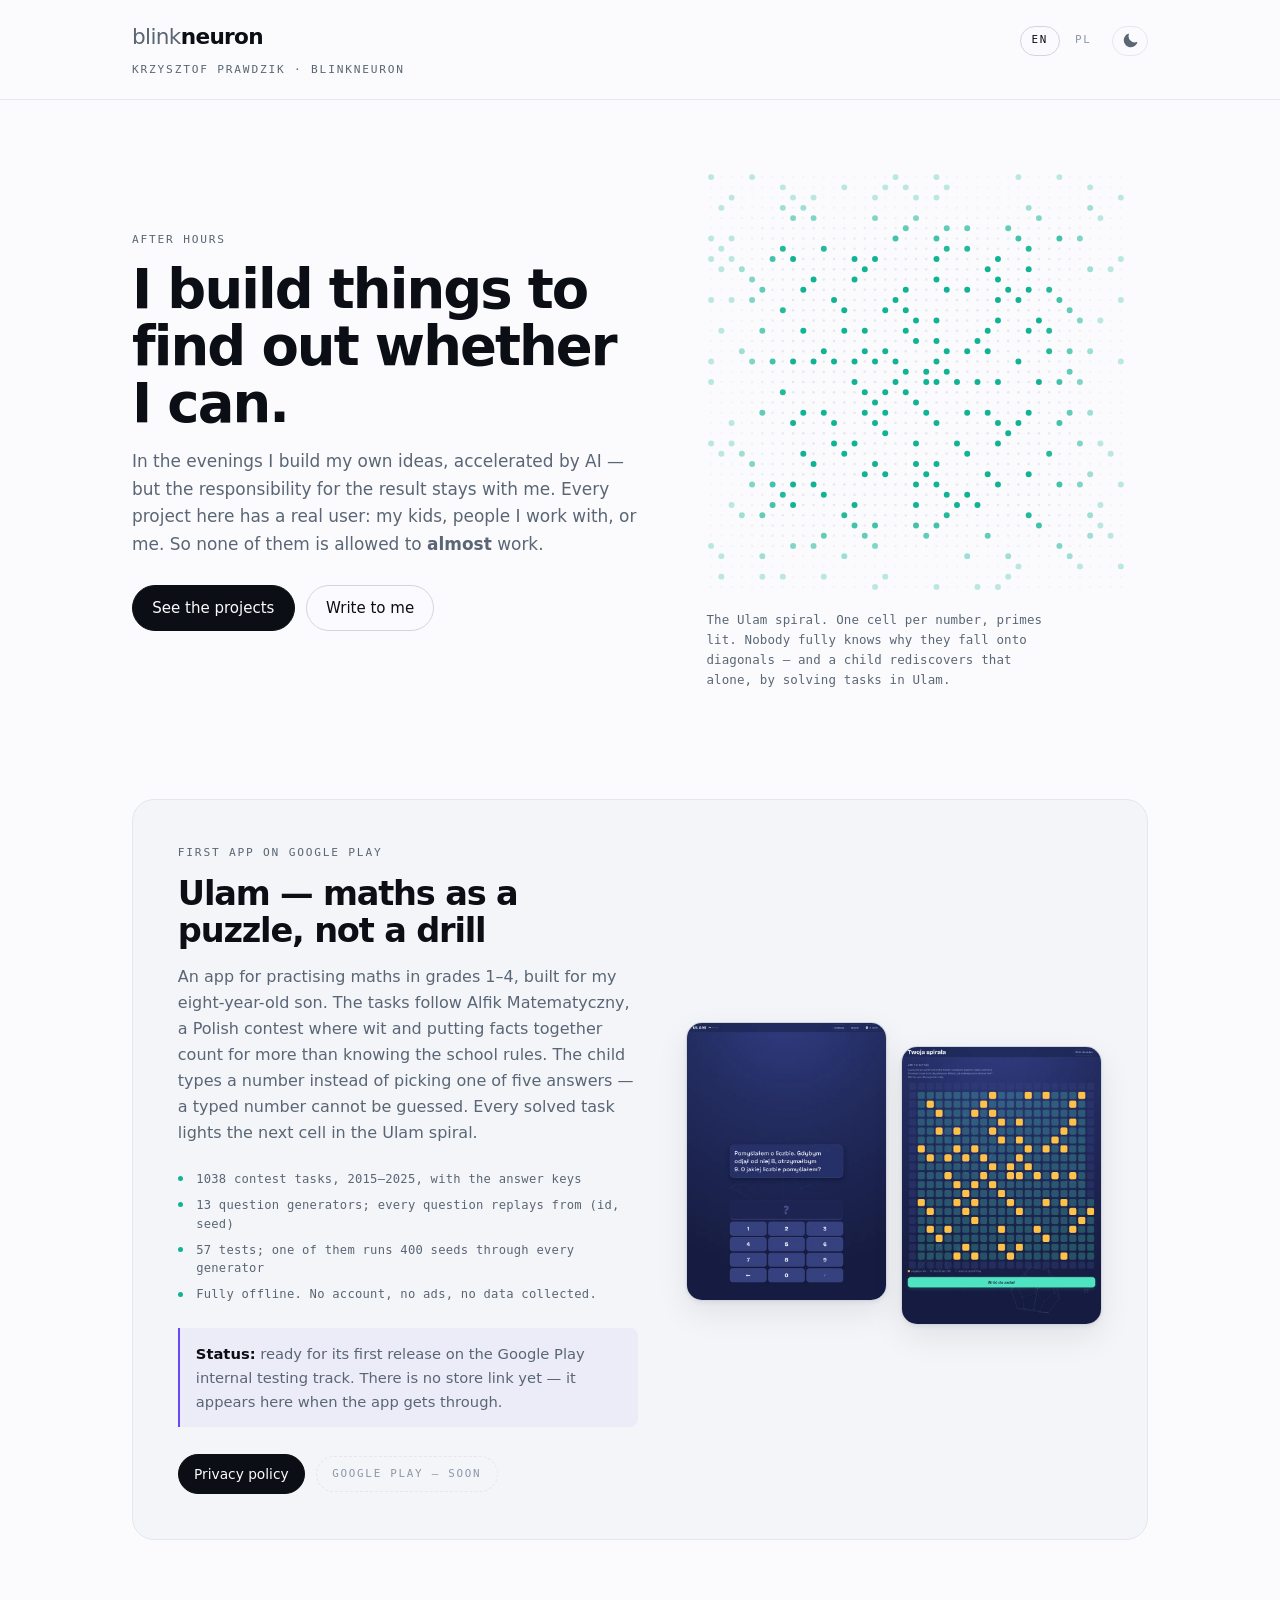
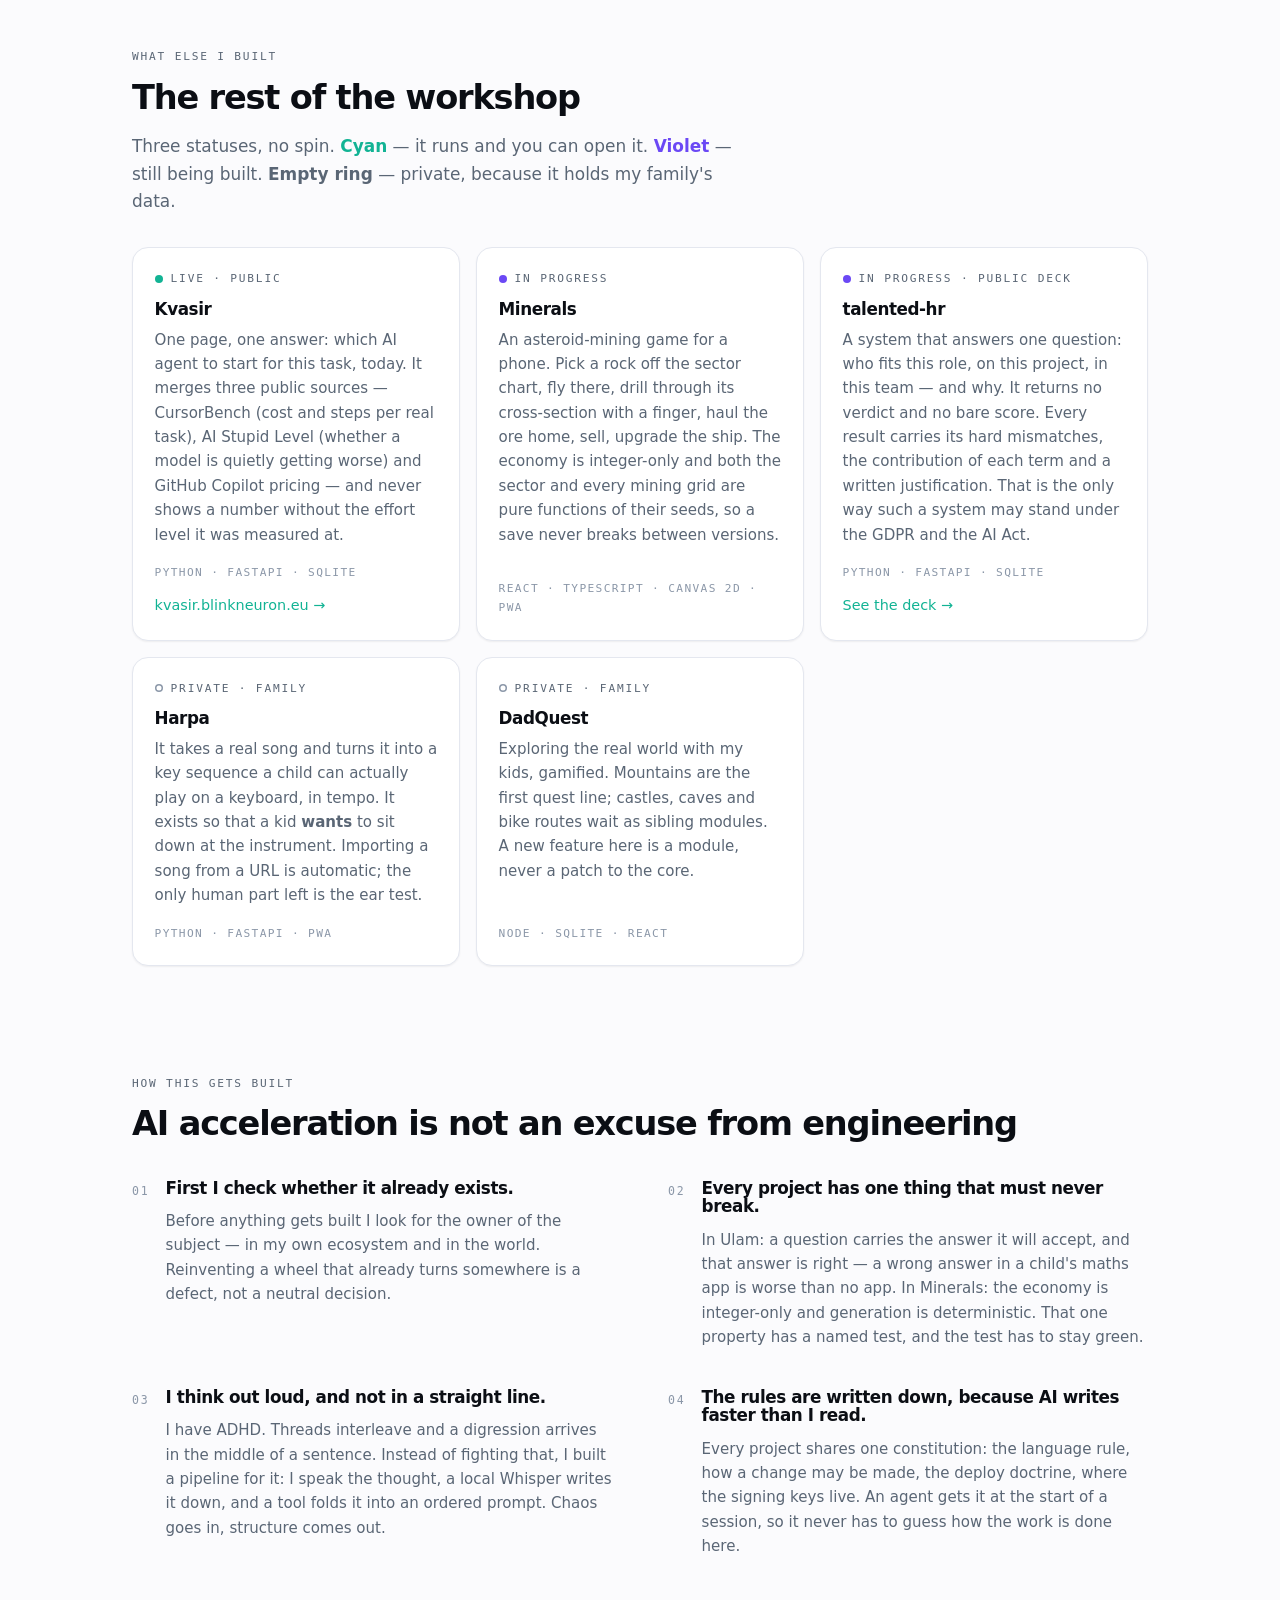
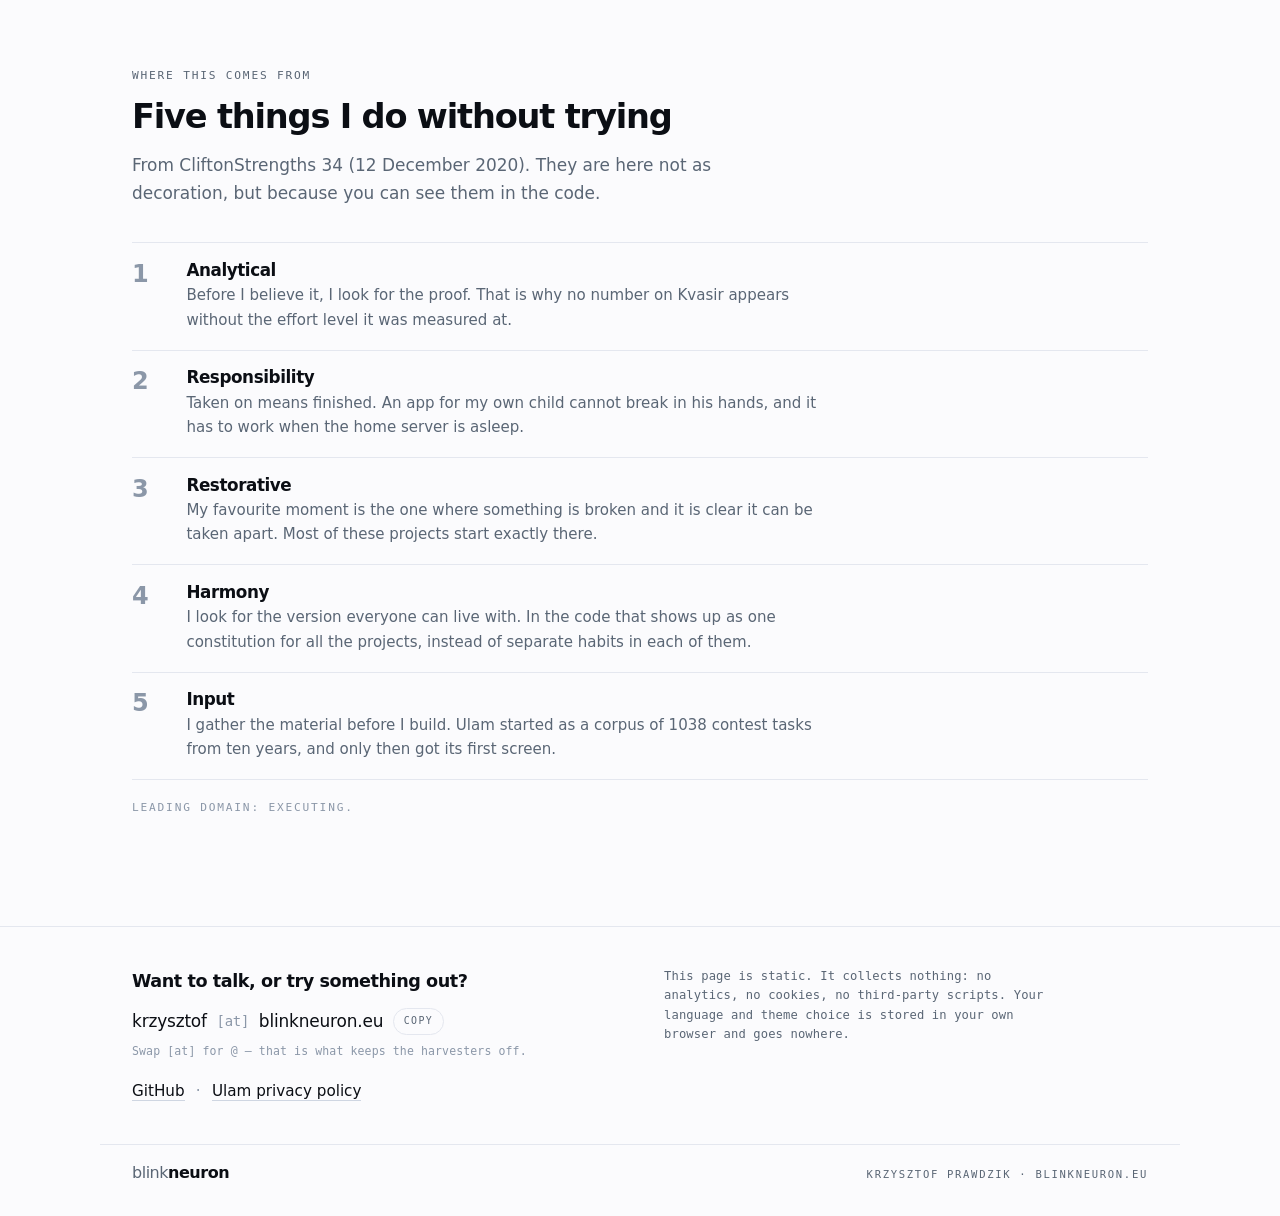
==== index.html @ 1aad436b "Landing page for blinkneuron.eu One static page that shows the after-hours projects, plus the public" ====
<!doctype html>
<html lang="en">
<head>
<meta charset="utf-8">
<meta name="viewport" content="width=device-width, initial-scale=1">
<!-- Applied before the first paint, so a stored theme never flashes the other one. -->
<script>try{var t=localStorage.getItem('bn.theme');if(t==='dark'||t==='light')document.documentElement.dataset.theme=t}catch(e){}</script>
<title>BlinkNeuron — Krzysztof Prawdzik</title>
<meta name="description" content="After-hours projects built with AI acceleration: Ulam (maths for children, heading for Google Play), Kvasir, Minerals, Harpa, DadQuest.">
<meta name="color-scheme" content="light dark">
<meta name="theme-color" content="#fbfbfd">
<link rel="canonical" href="https://blinkneuron.eu/">
<link rel="icon" href="/assets/icon-32.png" sizes="32x32">
<link rel="apple-touch-icon" href="/assets/icon-180.png">
<meta property="og:type" content="website">
<meta property="og:url" content="https://blinkneuron.eu/">
<meta property="og:title" content="BlinkNeuron — Krzysztof Prawdzik">
<meta property="og:description" content="I build things to find out whether I can. After-hours projects, accelerated by AI.">
<meta property="og:image" content="https://blinkneuron.eu/assets/og.png">
<meta name="twitter:card" content="summary_large_image">
<link rel="stylesheet" href="/assets/style.css">
</head>
<body>

<a class="skip" href="#main" data-pl="Przejdź do treści">Skip to content</a>

<header class="site-head">
  <div class="wrap head-row">
    <div>
      <a class="wordmark" href="/" aria-label="BlinkNeuron"><span>blink</span><b>neuron</b></a>
      <p class="byline mono">Krzysztof Prawdzik · BlinkNeuron</p>
    </div>

    <!-- Both controls need JavaScript, so they stay hidden until it runs. -->
    <div class="controls" hidden>
      <div class="lang" role="group" aria-label="Language">
        <button type="button" class="lang-btn mono" data-lang="en" aria-pressed="true">EN</button>
        <button type="button" class="lang-btn mono" data-lang="pl" aria-pressed="false">PL</button>
      </div>
      <button type="button" class="theme-btn" id="theme" aria-label="Switch theme">
        <svg class="i-moon" viewBox="0 0 24 24" width="17" height="17" aria-hidden="true">
          <path fill="currentColor" d="M20.7 14.2A8.6 8.6 0 0 1 9.8 3.3a.8.8 0 0 0-1.1-.9 9.9 9.9 0 1 0 12.9 12.9.8.8 0 0 0-.9-1.1Z"/>
        </svg>
        <svg class="i-sun" viewBox="0 0 24 24" width="17" height="17" aria-hidden="true">
          <circle cx="12" cy="12" r="4.2" fill="currentColor"/>
          <g stroke="currentColor" stroke-width="1.7" stroke-linecap="round">
            <path d="M12 2.6v2.2M12 19.2v2.2M2.6 12h2.2M19.2 12h2.2M5.4 5.4l1.6 1.6M17 17l1.6 1.6M18.6 5.4 17 7M7 17l-1.6 1.6"/>
          </g>
        </svg>
      </button>
    </div>
  </div>
</header>

<main id="main">

  <!-- ─────────────────────────────  HERO  ───────────────────────────── -->
  <section class="wrap hero">
    <div class="hero-copy">
      <p class="eyebrow" data-pl="Po godzinach">After hours</p>
      <h1 data-pl="Robię rzeczy, żeby sprawdzić, czy dam radę.">I build things to find out whether I can.</h1>
      <p class="lede" data-pl="Wieczorami buduję własne pomysły, z akceleracją AI — ale odpowiedzialność za wynik zostaje po mojej stronie. Każdy projekt tutaj ma prawdziwego użytkownika: moje dzieci, ludzi z pracy albo mnie. Dlatego żaden nie ma prawa <b>prawie</b> działać.">In the evenings I build my own ideas, accelerated by AI — but the responsibility for the result stays with me. Every project here has a real user: my kids, people I work with, or me. So none of them is allowed to <b>almost</b> work.</p>
      <p class="cta-row">
        <a class="btn" href="#projects" data-pl="Zobacz projekty">See the projects</a>
        <a class="btn ghost" href="#contact" data-pl="Napisz do mnie">Write to me</a>
      </p>
    </div>

    <figure class="hero-figure">
      <canvas id="spiral" width="420" height="420" role="img"
              aria-label="The Ulam spiral: primes lit on a grid, falling onto diagonal lines"
              data-pl-label="Spirala Ulama: liczby pierwsze zapalone na siatce, układające się w ukośne linie"></canvas>
      <figcaption class="mono" data-pl="Spirala Ulama. Jedno pole na liczbę, pierwsze zapalone. Nikt do końca nie wie, dlaczego układają się w ukośne linie — a dziecko odkrywa to samo, rozwiązując zadania w Ulamie.">The Ulam spiral. One cell per number, primes lit. Nobody fully knows why they fall onto diagonals — and a child rediscovers that alone, by solving tasks in Ulam.</figcaption>
    </figure>
  </section>

  <!-- ────────────────────────  FEATURED: ULAM  ──────────────────────── -->
  <section class="wrap">
    <article class="feature">
      <div class="feature-copy">
        <p class="eyebrow" data-pl="Pierwsza aplikacja w Google Play">First app on Google Play</p>
        <h2 data-pl="Ulam — matematyka jako zagadka, nie dryl">Ulam — maths as a puzzle, not a drill</h2>
        <p data-pl="Aplikacja do ćwiczenia matematyki w klasach 1–4, zbudowana dla mojego ośmioletniego syna. Zadania idą za konkursem Alfik Matematyczny: liczy się spryt i kojarzenie faktów, a nie znajomość szkolnych regułek. Dziecko wpisuje liczbę, zamiast wybierać jedną z pięciu odpowiedzi — wpisanej nie da się trafić przypadkiem. Każde rozwiązane zadanie zapala kolejne pole w spirali Ulama.">An app for practising maths in grades 1–4, built for my eight-year-old son. The tasks follow Alfik Matematyczny, a Polish contest where wit and putting facts together count for more than knowing the school rules. The child types a number instead of picking one of five answers — a typed number cannot be guessed. Every solved task lights the next cell in the Ulam spiral.</p>

        <ul class="facts mono">
          <li data-pl="1038 zadań konkursowych z lat 2015–2025, z kluczem odpowiedzi">1038 contest tasks, 2015–2025, with the answer keys</li>
          <li data-pl="13 generatorów zadań; każde odtwarza się z (id, seed)">13 question generators; every question replays from (id, seed)</li>
          <li data-pl="57 testów; jeden przepuszcza 400 ziaren przez każdy generator">57 tests; one of them runs 400 seeds through every generator</li>
          <li data-pl="W całości offline. Bez konta, bez reklam, bez zbierania danych.">Fully offline. No account, no ads, no data collected.</li>
        </ul>

        <p class="status-note" data-pl="<b>Status:</b> gotowa do pierwszego wydania na torze testów wewnętrznych Google Play. Linku do sklepu jeszcze nie ma — pojawi się tutaj, kiedy aplikacja przejdzie."><b>Status:</b> ready for its first release on the Google Play internal testing track. There is no store link yet — it appears here when the app gets through.</p>

        <p class="cta-row">
          <a class="btn small" href="/ulam/privacy/" data-pl="Polityka prywatności">Privacy policy</a>
          <span class="btn small disabled mono" aria-disabled="true" data-pl="Google Play — wkrótce">Google Play — soon</span>
        </p>
      </div>

      <div class="shots" aria-hidden="true">
        <img class="shot back" src="/assets/img/ulam-question.webp" width="640" height="889" alt="" loading="lazy" decoding="async">
        <img class="shot front" src="/assets/img/ulam-spiral.webp" width="640" height="889" alt="" loading="lazy" decoding="async">
      </div>
    </article>
  </section>

  <!-- ─────────────────────────  PROJECT GRID  ───────────────────────── -->
  <section class="wrap" id="projects">
    <p class="eyebrow" data-pl="Co jeszcze zbudowałem">What else I built</p>
    <h2 data-pl="Reszta warsztatu">The rest of the workshop</h2>
    <p class="lede narrow" data-pl="Trzy statusy, bez ściemy. <b class='c-cyan'>Cyjan</b> — działa i możesz wejść. <b class='c-violet'>Fiolet</b> — jeszcze w budowie. <b>Puste kółko</b> — prywatne, bo trzyma dane mojej rodziny.">Three statuses, no spin. <b class="c-cyan">Cyan</b> — it runs and you can open it. <b class="c-violet">Violet</b> — still being built. <b>Empty ring</b> — private, because it holds my family's data.</p>

    <!-- To add a project: copy one <article class="card"> block and change it.
         status = live | wip | private. Keep the data-pl attribute on every text node. -->
    <div class="cards">

      <article class="card">
        <p class="status live mono"><i class="dot"></i><span data-pl="Działa · publicznie">Live · public</span></p>
        <h3>Kvasir</h3>
        <p data-pl="Jedna strona, jedna odpowiedź: którego agenta AI uruchomić do tego zadania, dzisiaj. Łączy trzy publiczne źródła — CursorBench (koszt i kroki na zadanie), AI Stupid Level (czy model po cichu głupieje) i cennik GitHub Copilota — i nigdy nie pokazuje liczby bez poziomu wysiłku, przy którym ją zmierzono.">One page, one answer: which AI agent to start for this task, today. It merges three public sources — CursorBench (cost and steps per real task), AI Stupid Level (whether a model is quietly getting worse) and GitHub Copilot pricing — and never shows a number without the effort level it was measured at.</p>
        <p class="chips mono">Python · FastAPI · SQLite</p>
        <p class="card-link"><a href="https://kvasir.blinkneuron.eu" rel="noopener">kvasir.blinkneuron.eu →</a></p>
      </article>

      <article class="card">
        <p class="status wip mono"><i class="dot"></i><span data-pl="W budowie">In progress</span></p>
        <h3>Minerals</h3>
        <p data-pl="Gra o wydobyciu asteroid na telefon. Wybierasz skałę z mapy sektora, lecisz, przewiercasz się palcem przez przekrój, wracasz z urobkiem, sprzedajesz, ulepszasz statek. Ekonomia jest w całości na liczbach całkowitych, a sektor i każda siatka górnicza to czyste funkcje ziarna — dzięki temu zapis gry nie psuje się między wersjami.">An asteroid-mining game for a phone. Pick a rock off the sector chart, fly there, drill through its cross-section with a finger, haul the ore home, sell, upgrade the ship. The economy is integer-only and both the sector and every mining grid are pure functions of their seeds, so a save never breaks between versions.</p>
        <p class="chips mono">React · TypeScript · Canvas 2D · PWA</p>
      </article>

      <article class="card">
        <p class="status wip mono"><i class="dot"></i><span data-pl="W budowie · deck publiczny">In progress · public deck</span></p>
        <h3>talented-hr</h3>
        <p data-pl="System, który odpowiada na jedno pytanie: kto pasuje do tej roli, w tym projekcie, w tym zespole — i dlaczego. Nie zwraca werdyktu ani gołej liczby. Każdy wynik niesie swoje twarde niedopasowania, wkład każdego składnika i pisemne uzasadnienie. Tylko tak taki system wolno postawić pod RODO i AI Act.">A system that answers one question: who fits this role, on this project, in this team — and why. It returns no verdict and no bare score. Every result carries its hard mismatches, the contribution of each term and a written justification. That is the only way such a system may stand under the GDPR and the AI Act.</p>
        <p class="chips mono">Python · FastAPI · SQLite</p>
        <p class="card-link"><a href="https://decks.blinkneuron.eu" rel="noopener" data-pl="Zobacz deck →">See the deck →</a></p>
      </article>

      <article class="card">
        <p class="status private mono"><i class="dot"></i><span data-pl="Prywatne · rodzinne">Private · family</span></p>
        <h3>Harpa</h3>
        <p data-pl="Bierze prawdziwą piosenkę i zamienia ją w sekwencję klawiszy, którą dziecko naprawdę zagra na keyboardzie, w tempie. Powstała po to, żeby dziecko <b>chciało</b> usiąść do instrumentu. Import utworu z linku jest automatyczny; jedyne, co zostaje po człowieku, to test uchem.">It takes a real song and turns it into a key sequence a child can actually play on a keyboard, in tempo. It exists so that a kid <b>wants</b> to sit down at the instrument. Importing a song from a URL is automatic; the only human part left is the ear test.</p>
        <p class="chips mono">Python · FastAPI · PWA</p>
      </article>

      <article class="card">
        <p class="status private mono"><i class="dot"></i><span data-pl="Prywatne · rodzinne">Private · family</span></p>
        <h3>DadQuest</h3>
        <p data-pl="Wspólne odkrywanie świata z dziećmi, w formie questów. Pierwsza linia to zdobyte szczyty; zamki, jaskinie i trasy rowerowe czekają jako kolejne moduły. Nowa funkcja jest tu modułem, nigdy łatką w rdzeniu.">Exploring the real world with my kids, gamified. Mountains are the first quest line; castles, caves and bike routes wait as sibling modules. A new feature here is a module, never a patch to the core.</p>
        <p class="chips mono">Node · SQLite · React</p>
      </article>

    </div>
  </section>

  <!-- ───────────────────────────  METHOD  ───────────────────────────── -->
  <section class="wrap">
    <p class="eyebrow" data-pl="Jak to powstaje">How this gets built</p>
    <h2 data-pl="Akceleracja AI to nie wymówka od inżynierii">AI acceleration is not an excuse from engineering</h2>

    <ol class="method">
      <li>
        <span class="num mono">01</span>
        <h3 data-pl="Najpierw sprawdzam, czy to już istnieje.">First I check whether it already exists.</h3>
        <p data-pl="Zanim cokolwiek powstanie, szukam właściciela tematu — w swoim ekosystemie i w świecie. Wynalezienie koła, które gdzieś już się kręci, to błąd, a nie neutralna decyzja.">Before anything gets built I look for the owner of the subject — in my own ecosystem and in the world. Reinventing a wheel that already turns somewhere is a defect, not a neutral decision.</p>
      </li>
      <li>
        <span class="num mono">02</span>
        <h3 data-pl="Każdy projekt ma jedną rzecz, która nie może się zepsuć.">Every project has one thing that must never break.</h3>
        <p data-pl="W Ulamie: pytanie niesie odpowiedź, którą przyjmie, i ta odpowiedź jest poprawna — zła odpowiedź w apce do matematyki jest gorsza niż brak apki. W Minerals: ekonomia jest całkowitoliczbowa, a generowanie deterministyczne. Ta jedna własność ma nazwany test i ten test musi być zielony.">In Ulam: a question carries the answer it will accept, and that answer is right — a wrong answer in a child's maths app is worse than no app. In Minerals: the economy is integer-only and generation is deterministic. That one property has a named test, and the test has to stay green.</p>
      </li>
      <li>
        <span class="num mono">03</span>
        <h3 data-pl="Myślę głośno i nie po kolei.">I think out loud, and not in a straight line.</h3>
        <p data-pl="Mam ADHD. Wątki się przeplatają, a dygresja przychodzi w środku zdania. Zamiast z tym walczyć, zbudowałem sobie pipeline: mówię myśl, lokalny Whisper ją zapisuje, a narzędzie składa z niej uporządkowany prompt. Na wejściu chaos, na wyjściu struktura.">I have ADHD. Threads interleave and a digression arrives in the middle of a sentence. Instead of fighting that, I built a pipeline for it: I speak the thought, a local Whisper writes it down, and a tool folds it into an ordered prompt. Chaos goes in, structure comes out.</p>
      </li>
      <li>
        <span class="num mono">04</span>
        <h3 data-pl="Reguły są spisane, bo AI pisze szybciej, niż ja czytam.">The rules are written down, because AI writes faster than I read.</h3>
        <p data-pl="Wszystkie projekty dzielą jedną konstytucję: zasada języka, jak wolno wprowadzać zmianę, doktryna wdrożenia, gdzie mieszkają klucze do podpisu. Agent dostaje ją na starcie sesji, więc nie musi zgadywać, jak się tu pracuje.">Every project shares one constitution: the language rule, how a change may be made, the deploy doctrine, where the signing keys live. An agent gets it at the start of a session, so it never has to guess how the work is done here.</p>
      </li>
    </ol>
  </section>

  <!-- ──────────────────────────  STRENGTHS  ─────────────────────────── -->
  <section class="wrap">
    <p class="eyebrow" data-pl="Skąd to się bierze">Where this comes from</p>
    <h2 data-pl="Pięć rzeczy, które robię bez wysiłku">Five things I do without trying</h2>
    <p class="lede narrow" data-pl="Z testu CliftonStrengths 34 (12 grudnia 2020). Są tu nie dla ozdoby, tylko dlatego, że widać je w kodzie.">From CliftonStrengths 34 (12 December 2020). They are here not as decoration, but because you can see them in the code.</p>

    <ol class="strengths">
      <li>
        <span class="rank">1</span>
        <div>
          <h3 data-pl="Analityk">Analytical</h3>
          <p data-pl="Zanim uwierzę, szukam dowodu. Dlatego żadna liczba na Kvasirze nie pojawia się bez poziomu wysiłku, przy którym ją zmierzono.">Before I believe it, I look for the proof. That is why no number on Kvasir appears without the effort level it was measured at.</p>
        </div>
      </li>
      <li>
        <span class="rank">2</span>
        <div>
          <h3 data-pl="Odpowiedzialność">Responsibility</h3>
          <p data-pl="Wzięte znaczy skończone. Aplikacja dla własnego dziecka nie może zepsuć mu się w rękach i musi działać, kiedy domowy serwer śpi.">Taken on means finished. An app for my own child cannot break in his hands, and it has to work when the home server is asleep.</p>
        </div>
      </li>
      <li>
        <span class="rank">3</span>
        <div>
          <h3 data-pl="Naprawianie">Restorative</h3>
          <p data-pl="Najbardziej lubię moment, w którym coś jest zepsute i widać, że da się to rozłożyć. Większość tych projektów zaczyna się dokładnie tam.">My favourite moment is the one where something is broken and it is clear it can be taken apart. Most of these projects start exactly there.</p>
        </div>
      </li>
      <li>
        <span class="rank">4</span>
        <div>
          <h3 data-pl="Zgodność">Harmony</h3>
          <p data-pl="Szukam wersji, na którą wszyscy mogą przystać. W kodzie wychodzi to jako jedna konstytucja dla wszystkich projektów zamiast osobnych zwyczajów w każdym.">I look for the version everyone can live with. In the code that shows up as one constitution for all the projects, instead of separate habits in each of them.</p>
        </div>
      </li>
      <li>
        <span class="rank">5</span>
        <div>
          <h3 data-pl="Zbieranie">Input</h3>
          <p data-pl="Zbieram materiał, zanim zbuduję. Ulam zaczął się od korpusu 1038 zadań konkursowych z dziesięciu lat, a dopiero potem dostał pierwszy ekran.">I gather the material before I build. Ulam started as a corpus of 1038 contest tasks from ten years, and only then got its first screen.</p>
        </div>
      </li>
    </ol>
    <p class="footnote mono" data-pl="Domena wiodąca: Wykonywanie (Executing).">Leading domain: Executing.</p>
  </section>

</main>

<footer class="site-foot" id="contact">
  <div class="wrap foot-row">
    <div>
      <p class="foot-lead" data-pl="Chcesz pogadać albo coś sprawdzić?">Want to talk, or try something out?</p>

      <!-- Written out rather than linked, so a harvester has to work for it. -->
      <p class="address">krzysztof <span class="at">[at]</span> blinkneuron.eu<button
        type="button" class="copy mono" data-pl="Kopiuj" hidden>Copy</button></p>
      <p class="address-hint mono" data-pl="Zamień [małpa] na @ — dzięki temu roboty tego nie zbierają.">Swap [at] for @ — that is what keeps the harvesters off.</p>

      <p class="foot-links">
        <a href="https://github.com/morphem" rel="noopener">GitHub</a>
        <span class="sep">·</span>
        <a href="/ulam/privacy/" data-pl="Polityka prywatności Ulama">Ulam privacy policy</a>
      </p>
    </div>
    <p class="foot-note mono" data-pl="Ta strona jest statyczna. Nie zbiera niczego: bez analityki, bez cookies, bez skryptów z zewnątrz. Wybór języka i motywu zapisuje się w Twojej przeglądarce i nigdzie stąd nie wychodzi.">This page is static. It collects nothing: no analytics, no cookies, no third-party scripts. Your language and theme choice is stored in your own browser and goes nowhere.</p>
  </div>
  <div class="wrap foot-mark">
    <span class="wordmark small"><span>blink</span><b>neuron</b></span>
    <span class="mono">Krzysztof Prawdzik · blinkneuron.eu</span>
  </div>
</footer>

<script src="/assets/app.js" defer></script>
</body>
</html>
---- assets/style.css ----
/*
  BlinkNeuron landing — house style.

  The identity is the wordmark and the tension between two type voices: very tight
  display tracking against very loose mono tracking. There is no symbol, on purpose.
  Rules and palette: xreal/brand-blinkneuron.md.

  This page is the light face of the brand. The siblings on this zone (Kvasir, the
  deck) are dark; the accents darken here exactly as the brand book prescribes.
  Cyan and violet stay semantic: cyan means it lines up, violet means there is a gap.
*/

/* The type scale must be set on the root element. `rem` resolves against <html>,
   so setting it on a wrapper looks like it works and changes nothing. */
html { font-size: 16px; -webkit-text-size-adjust: 100%; }

:root {
  --paper:  #fbfbfd;
  --raise:  #ffffff;
  --sink:   #f3f5f9;
  --edge:   #e4e7ef;
  --edge-2: #cfd6e2;
  --ink:    #0b0e14;
  --dim:    #5a6675;
  --faint:  #8b97a8;
  --cyan:   #12b394;
  --violet: #6b48f5;

  color-scheme: light;

  --e1: 0 1px 2px rgb(11 14 20 / 6%);
  --e2: 0 2px 4px rgb(11 14 20 / 5%), 0 12px 32px rgb(11 14 20 / 8%);

  --sans: system-ui, -apple-system, "Segoe UI", Roboto, "Helvetica Neue", Arial, sans-serif;
  --mono: ui-monospace, "SF Mono", "Cascadia Mono", "JetBrains Mono", Menlo, Consolas,
          "DejaVu Sans Mono", monospace;

  --wrap: 1080px;
  --gap: clamp(1.25rem, 4vw, 2rem);
  --section: clamp(4rem, 8.5vw, 7rem);
}

/* The dark face, applied twice: by the system preference unless the visitor has asked
   for light, and by an explicit choice of dark. CSS cannot share one declaration block
   between a media query and a plain selector, so the two lists are identical by hand —
   change one and change the other. */
@media (prefers-color-scheme: dark) {
  :root:not([data-theme="light"]) {
    --paper:  #0b0e14;
    --raise:  #141926;
    --sink:   #10141e;
    --edge:   #222a3d;
    --edge-2: #303a52;
    --ink:    #e8ecf1;
    --dim:    #8b97a8;
    --faint:  #6d7889;
    --cyan:   #38e1c4;
    --violet: #7c5cff;
    --e1: 0 1px 2px rgb(0 0 0 / 30%);
    --e2: 0 2px 6px rgb(0 0 0 / 30%), 0 16px 40px rgb(0 0 0 / 45%);
    color-scheme: dark;
  }
}

:root[data-theme="dark"] {
    --paper:  #0b0e14;
    --raise:  #141926;
    --sink:   #10141e;
    --edge:   #222a3d;
    --edge-2: #303a52;
    --ink:    #e8ecf1;
    --dim:    #8b97a8;
    --faint:  #6d7889;
    --cyan:   #38e1c4;
    --violet: #7c5cff;
    --e1: 0 1px 2px rgb(0 0 0 / 30%);
    --e2: 0 2px 6px rgb(0 0 0 / 30%), 0 16px 40px rgb(0 0 0 / 45%);
    color-scheme: dark;
}

* { box-sizing: border-box; }

body {
  margin: 0;
  background: var(--paper);
  color: var(--ink);
  font-family: var(--sans);
  font-size: 1rem;
  line-height: 1.62;
  -webkit-font-smoothing: antialiased;
  text-rendering: optimizeLegibility;
}

/* margin-inline, never `margin: 0 auto`: the sections carry this class, and a
   vertical shorthand here would silently beat their own section spacing. */
.wrap { max-width: var(--wrap); margin-inline: auto; padding-inline: var(--gap); }

/* ── type voices ───────────────────────────────────────────────────────── */

h1, h2, h3 { margin: 0; font-weight: 700; letter-spacing: -0.035em; line-height: 1.1; }
h1 { font-size: clamp(2.1rem, 5.6vw, 3.4rem); line-height: 1.04; }
h2 { font-size: clamp(1.55rem, 3.2vw, 2.1rem); }
h3 { font-size: 1.05rem; letter-spacing: -0.025em; }
p { margin: 0; }

.mono {
  font-family: var(--mono);
  font-size: 0.7rem;
  text-transform: uppercase;
  letter-spacing: 0.16em;
  color: var(--dim);
  line-height: 1.7;
}

.eyebrow {
  font-family: var(--mono);
  font-size: 0.7rem;
  text-transform: uppercase;
  letter-spacing: 0.16em;
  color: var(--dim);
  margin-bottom: 0.85rem;
}

.lede { color: var(--dim); font-size: 1.06rem; max-width: 62ch; margin-top: 1rem; }
.lede.narrow { max-width: 58ch; }
.c-cyan { color: var(--cyan); }
.c-violet { color: var(--violet); }

a { color: inherit; }
a:hover { color: var(--cyan); }

:focus-visible { outline: 2px solid var(--violet); outline-offset: 3px; border-radius: 3px; }

.skip {
  position: absolute; left: -9999px;
  background: var(--ink); color: var(--paper);
  padding: 0.6rem 1rem; border-radius: 0 0 8px 0; z-index: 10;
}
.skip:focus { left: 0; top: 0; }

/* ── wordmark ──────────────────────────────────────────────────────────── */

.wordmark {
  display: inline-block;
  font-size: 1.35rem;
  letter-spacing: -0.03em;
  text-decoration: none;
  line-height: 1;
}
.wordmark span { font-weight: 300; color: var(--dim); }
.wordmark b { font-weight: 700; color: var(--ink); }
.wordmark:hover { color: inherit; }
.wordmark.small { font-size: 1rem; }

/* ── header ────────────────────────────────────────────────────────────── */

.site-head { border-bottom: 1px solid var(--edge); }
.head-row {
  display: flex; align-items: flex-start; justify-content: space-between;
  gap: 1rem; padding-block: 1.6rem 1.3rem;
}
.byline { margin-top: 0.5rem; }
@media (max-width: 430px) { .byline { font-size: 0.6rem; } }

.controls { display: flex; align-items: center; gap: 0.55rem; flex: none; }
.controls[hidden] { display: none; }
.lang { display: flex; gap: 0.25rem; }

.theme-btn {
  background: none; border: 1px solid var(--edge); border-radius: 999px;
  width: 36px; height: 30px; padding: 0; cursor: pointer; color: var(--dim);
  display: inline-flex; align-items: center; justify-content: center;
}
.theme-btn:hover { color: var(--ink); border-color: var(--edge-2); }
.theme-btn .i-sun { display: none; }
.theme-btn[data-effective="dark"] .i-sun { display: block; }
.theme-btn[data-effective="dark"] .i-moon { display: none; }
.lang-btn {
  background: none; border: 1px solid transparent; border-radius: 999px;
  padding: 0.3rem 0.66rem; cursor: pointer; color: var(--faint);
  font-size: 0.68rem;
}
.lang-btn:hover { color: var(--ink); }
.lang-btn[aria-pressed="true"] { color: var(--ink); border-color: var(--edge-2); }

/* ── hero ──────────────────────────────────────────────────────────────── */

main > section { margin-top: var(--section); }
.hero { margin-top: clamp(3rem, 6vw, 4.5rem); display: grid; gap: clamp(2rem, 5vw, 3.5rem); align-items: center; }
@media (min-width: 900px) { .hero { grid-template-columns: minmax(0, 1.08fr) minmax(0, 0.92fr); } }

.cta-row { display: flex; flex-wrap: wrap; gap: 0.7rem; margin-top: 1.7rem; align-items: center; }

.btn {
  display: inline-flex; align-items: center; gap: 0.4rem;
  background: var(--ink); color: var(--paper);
  border: 1px solid var(--ink); border-radius: 999px;
  padding: 0.62rem 1.2rem; font-size: 0.94rem; font-weight: 500;
  text-decoration: none; transition: transform 120ms ease, opacity 120ms ease;
}
.btn:hover { color: var(--paper); opacity: 0.86; transform: translateY(-1px); }
.btn.ghost { background: none; color: var(--ink); border-color: var(--edge-2); }
.btn.ghost:hover { color: var(--ink); border-color: var(--ink); opacity: 1; }
.btn.small { padding: 0.48rem 0.95rem; font-size: 0.86rem; }
.btn.disabled {
  background: none; color: var(--faint); border-color: var(--edge);
  border-style: dashed; cursor: default; font-size: 0.68rem;
}
.btn.disabled:hover { transform: none; opacity: 1; }

.hero-figure { margin: 0; }
#spiral { width: 100%; height: auto; max-width: 420px; display: block; }
.hero-figure figcaption {
  margin-top: 1.1rem; max-width: 46ch;
  text-transform: none; letter-spacing: 0.01em; font-size: 0.78rem; line-height: 1.6;
}

/* ── featured project ──────────────────────────────────────────────────── */

.feature {
  background: var(--sink);
  border: 1px solid var(--edge);
  border-radius: 22px;
  padding: clamp(1.5rem, 4vw, 2.8rem);
  display: grid; gap: clamp(1.8rem, 4vw, 3rem); align-items: center;
}
@media (min-width: 900px) { .feature { grid-template-columns: minmax(0, 1.05fr) minmax(0, 0.95fr); } }
.feature h2 { margin-bottom: 0.9rem; }
.feature > .feature-copy > p { color: var(--dim); max-width: 60ch; }

.facts { list-style: none; margin: 1.5rem 0 0; padding: 0; display: grid; gap: 0.45rem; }
.facts li {
  text-transform: none; letter-spacing: 0.02em; font-size: 0.76rem;
  color: var(--dim); padding-left: 1.15rem; position: relative; line-height: 1.55;
}
.facts li::before {
  content: ""; position: absolute; left: 0; top: 0.55em;
  width: 5px; height: 5px; border-radius: 50%; background: var(--cyan);
}

.status-note {
  margin-top: 1.5rem; padding: 0.85rem 1rem;
  border-left: 2px solid var(--violet);
  background: color-mix(in srgb, var(--violet) 5%, transparent);
  border-radius: 0 8px 8px 0;
  font-size: 0.92rem; color: var(--dim);
}
.status-note b { color: var(--ink); }

/* Grid, not flex: a flex item that is an image keeps its intrinsic height, so the
   pair would grow tall and crop sideways instead of scaling down together. */
.shots { display: grid; grid-template-columns: 1fr 1fr; gap: 0.9rem; align-items: start; }
.shot {
  width: 100%; height: auto;
  aspect-ratio: 640 / 889;          /* the file's own ratio — no runtime cropping */
  object-fit: cover;
  border-radius: 16px; border: 1px solid var(--edge-2);
  box-shadow: var(--e2); background: #232c60;
}
.shot.front { margin-top: 2rem; }

/* ── project cards ─────────────────────────────────────────────────────── */

.cards {
  display: grid; gap: 1rem; margin-top: 2rem;
  grid-template-columns: repeat(auto-fit, minmax(290px, 1fr));
}
.card {
  background: var(--raise); border: 1px solid var(--edge); border-radius: 16px;
  padding: 1.3rem 1.35rem 1.4rem;
  display: flex; flex-direction: column; gap: 0.6rem;
  box-shadow: var(--e1);
}
.card p:not(.status):not(.chips):not(.card-link) { color: var(--dim); font-size: 0.94rem; }
.card h3 { margin-top: 0.1rem; }

.status { display: flex; align-items: center; gap: 0.5rem; }
.dot { width: 8px; height: 8px; border-radius: 50%; flex: none; display: inline-block; }
.status.live .dot { background: var(--cyan); }
.status.wip .dot { background: var(--violet); }
.status.private .dot { box-shadow: inset 0 0 0 1.5px var(--faint); }

.chips { margin-top: auto; padding-top: 0.4rem; color: var(--faint); letter-spacing: 0.12em; }
.card-link a { color: var(--cyan); text-decoration: none; font-size: 0.9rem; font-weight: 500; }
.card-link a:hover { text-decoration: underline; }

/* ── method ────────────────────────────────────────────────────────────── */

.method {
  list-style: none; margin: 2.2rem 0 0; padding: 0;
  display: grid; gap: 2.4rem 3.5rem;
}
@media (min-width: 760px) { .method { grid-template-columns: 1fr 1fr; } }
/* align-content, not align-items: a stretched grid item would otherwise hand the
   spare height to the row gap and push the paragraph away from its heading. */
.method li {
  display: grid; grid-template-columns: auto 1fr; gap: 0.35rem 1rem;
  align-items: start; align-content: start;
}
.method .num { color: var(--faint); font-size: 0.72rem; padding-top: 0.28em; grid-row: span 2; }
.method p { color: var(--dim); font-size: 0.94rem; margin-top: 0.4rem; }

/* ── strengths ─────────────────────────────────────────────────────────── */

.strengths { list-style: none; margin: 2.2rem 0 0; padding: 0; }
.strengths li {
  display: grid; grid-template-columns: 2.4rem 1fr; gap: 0.2rem 1rem;
  padding: 1.1rem 0; border-top: 1px solid var(--edge);
}
.strengths li:last-child { border-bottom: 1px solid var(--edge); }
.rank {
  font-size: 1.5rem; font-weight: 700; letter-spacing: -0.035em;
  color: var(--faint); font-variant-numeric: tabular-nums; line-height: 1.15;
}
.strengths p { color: var(--dim); font-size: 0.94rem; margin-top: 0.25rem; max-width: 68ch; }
.footnote { margin-top: 1.1rem; color: var(--faint); }

/* ── footer ────────────────────────────────────────────────────────────── */

.site-foot { margin-top: var(--section); border-top: 1px solid var(--edge); padding-block: 2.5rem 2rem; }
.foot-row { display: grid; gap: 1.5rem; }
@media (min-width: 780px) { .foot-row { grid-template-columns: minmax(0, 1fr) minmax(0, 1fr); gap: 3rem; } }
.foot-lead { font-weight: 700; letter-spacing: -0.025em; font-size: 1.1rem; }
/* The address is written out, never linked. `[at]` is a token the reader replaces,
   which is the whole point — a harvester copies it verbatim and gets nothing. */
.address {
  margin-top: 0.8rem; font-size: 1.06rem; font-weight: 500; letter-spacing: -0.01em;
  display: flex; flex-wrap: wrap; align-items: center; gap: 0.6rem;
}
.address .at { font-family: var(--mono); font-size: 0.82em; color: var(--faint); }
.copy {
  background: none; border: 1px solid var(--edge); border-radius: 999px;
  padding: 0.26rem 0.62rem; cursor: pointer; color: var(--dim);
  font-family: var(--mono); font-size: 0.62rem; text-transform: uppercase; letter-spacing: 0.14em;
}
.copy:hover { color: var(--ink); border-color: var(--edge-2); }
.copy.done { color: var(--cyan); border-color: var(--cyan); }
.address-hint {
  margin-top: 0.4rem; text-transform: none; letter-spacing: 0.01em;
  font-size: 0.72rem; color: var(--faint);
}

.foot-links { margin-top: 1.1rem; font-size: 0.95rem; color: var(--dim); }
.foot-links a { color: var(--ink); text-decoration: none; border-bottom: 1px solid var(--edge-2); }
.foot-links a:hover { color: var(--cyan); border-color: var(--cyan); }
.sep { color: var(--faint); padding-inline: 0.4rem; }
.foot-note { text-transform: none; letter-spacing: 0.01em; font-size: 0.76rem; line-height: 1.6; max-width: 52ch; }
.foot-mark {
  display: flex; flex-wrap: wrap; gap: 0.6rem 1rem;
  align-items: baseline; justify-content: space-between;
  margin-top: 2.5rem; padding-top: 1.3rem; border-top: 1px solid var(--edge);
}
.foot-mark .mono { font-size: 0.66rem; }

@media (prefers-reduced-motion: reduce) {
  * { transition-duration: 0.01ms !important; animation-duration: 0.01ms !important; }
}

/* ── documents (privacy policies) ──────────────────────────────────────── */

.doc { max-width: 46rem; margin-inline: auto; padding-block: clamp(2.5rem, 6vw, 4rem) 1rem; }
.doc h1 { font-size: clamp(1.7rem, 4vw, 2.2rem); margin-bottom: 0.4rem; }
.doc h2 { font-size: 1.12rem; margin-top: 2.4rem; margin-bottom: 0.5rem; }
.doc p, .doc li { color: var(--dim); }
.doc p { margin-top: 0.7rem; }
.doc strong, .doc b { color: var(--ink); }
.doc ul { padding-left: 1.15rem; margin: 0.7rem 0 0; }
.doc li { margin: 0.3rem 0; }
.doc .sub { margin-bottom: 2rem; }
.doc code {
  font-family: var(--mono); font-size: 0.85em;
  background: var(--sink); border: 1px solid var(--edge);
  padding: 0.1em 0.4em; border-radius: 5px; color: var(--ink);
}
.doc hr { border: 0; border-top: 1px solid var(--edge); margin: 3rem 0 0; }
.doc a { color: var(--cyan); }
.back { display: inline-block; margin-top: 0.5rem; font-size: 0.9rem; text-decoration: none; color: var(--dim); }
.back:hover { color: var(--cyan); }
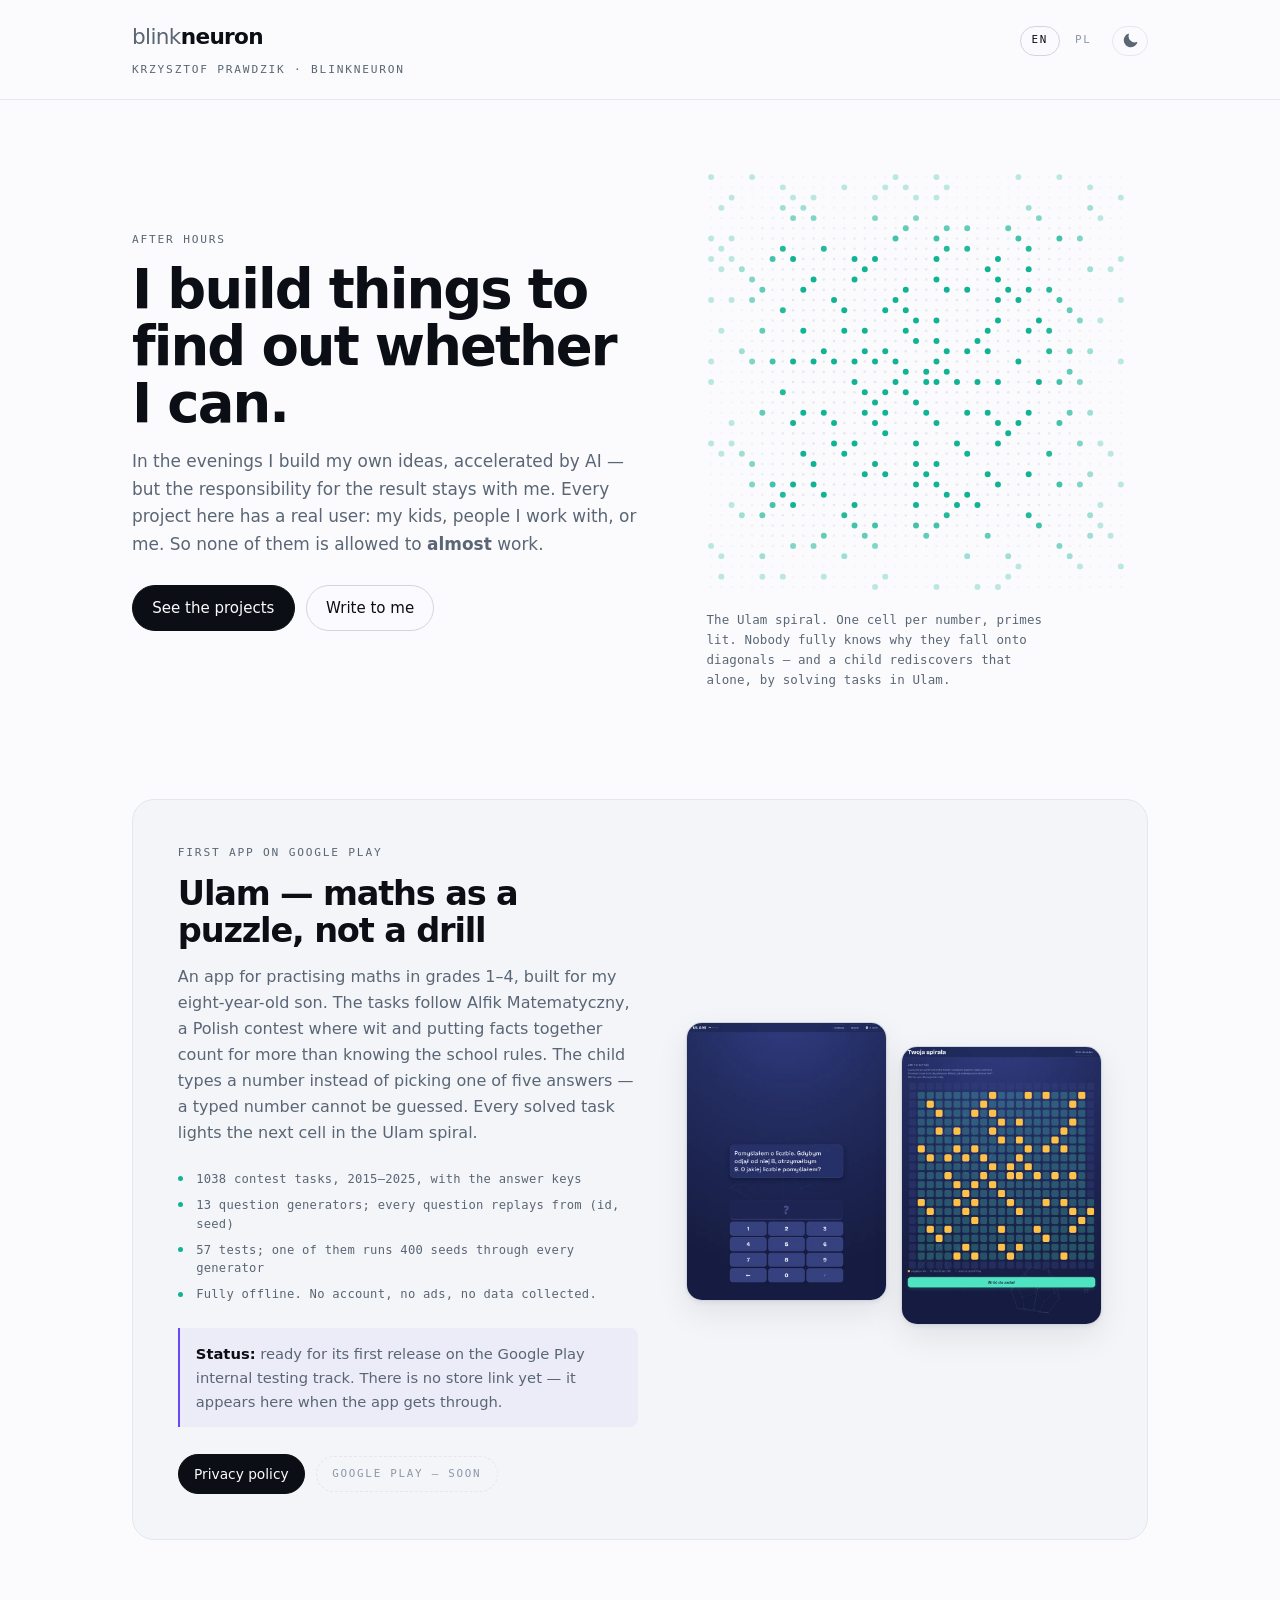
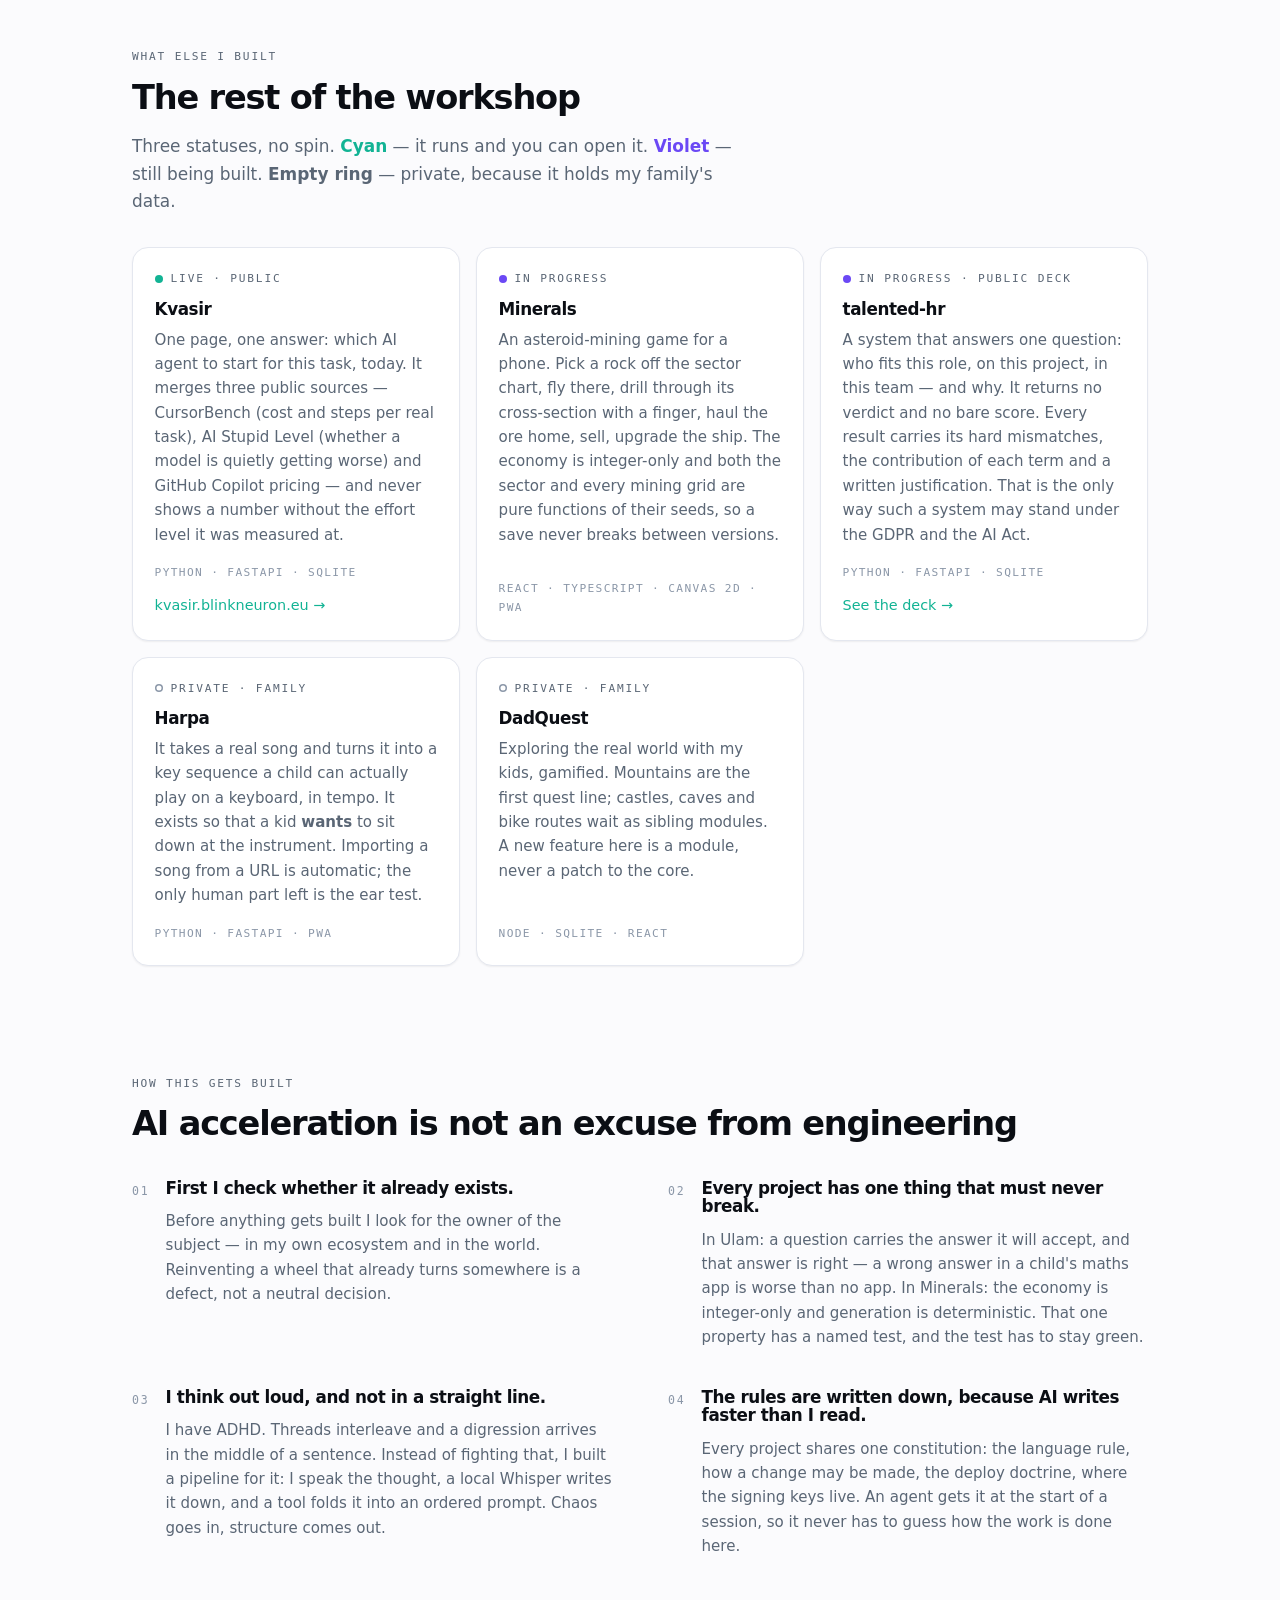
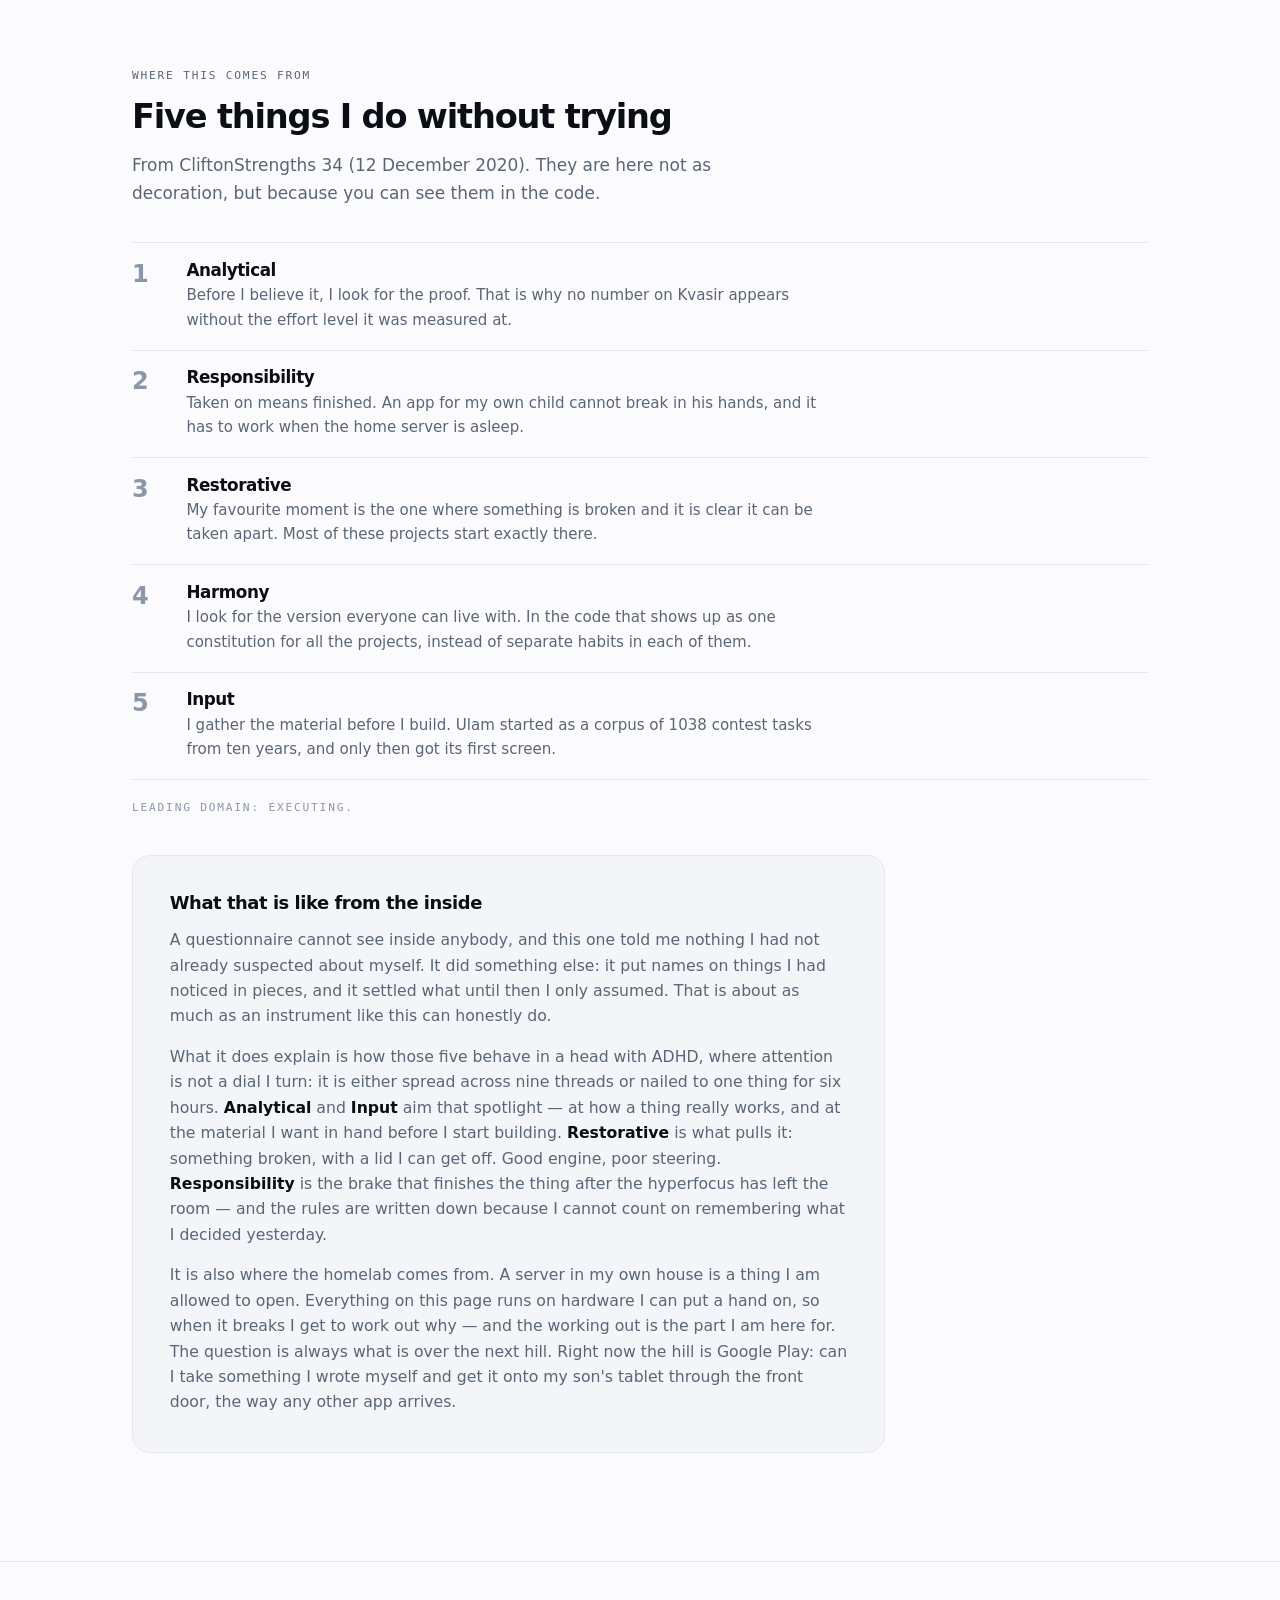
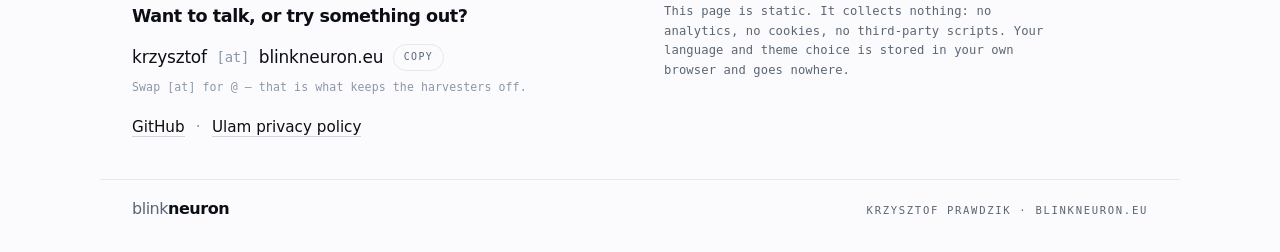
==== commit 3a4b3152: "Say what the five talents are actually like from the inside The strengths section listed five names " ====
--- a/index.html
+++ b/index.html
@@ -227,6 +227,16 @@
       </li>
     </ol>
     <p class="footnote mono" data-pl="Domena wiodąca: Wykonywanie (Executing).">Leading domain: Executing.</p>
+
+    <div class="epilogue">
+      <h3 data-pl="Jak to wygląda od środka">What that is like from the inside</h3>
+
+      <p data-pl="Kwestionariusz nikomu nie zagląda do środka i ten nie powiedział mi niczego, czego bym o sobie nie przeczuwał. Zrobił co innego: nazwał rzeczy, które widziałem u siebie po kawałku, i ugruntował mnie w tym, co mi się tylko wydawało. Tyle mniej więcej taki test uczciwie potrafi.">A questionnaire cannot see inside anybody, and this one told me nothing I had not already suspected about myself. It did something else: it put names on things I had noticed in pieces, and it settled what until then I only assumed. That is about as much as an instrument like this can honestly do.</p>
+
+      <p data-pl="Wyjaśnia za to, jak te pięć rzeczy zachowuje się w głowie z ADHD, gdzie uwagi nie ma na pokrętle: albo rozjeżdża się na dziewięć wątków, albo wbija się w jedno na sześć godzin. <b>Analityk</b> i <b>Zbieranie</b> ustawiają ten reflektor — na to, jak coś naprawdę działa, i na materiał, który chcę mieć pod ręką, zanim zacznę budować. <b>Naprawianie</b> jest tym, co go przyciąga: coś zepsutego, z pokrywą, którą da się zdjąć. Dobry silnik, kiepska kierownica. <b>Odpowiedzialność</b> to hamulec, który dowozi rzecz do końca, kiedy hiperfokus już sobie poszedł — a reguły są spisane, bo nie mogę liczyć na to, że pamiętam, co zdecydowałem wczoraj.">What it does explain is how those five behave in a head with ADHD, where attention is not a dial I turn: it is either spread across nine threads or nailed to one thing for six hours. <b>Analytical</b> and <b>Input</b> aim that spotlight — at how a thing really works, and at the material I want in hand before I start building. <b>Restorative</b> is what pulls it: something broken, with a lid I can get off. Good engine, poor steering. <b>Responsibility</b> is the brake that finishes the thing after the hyperfocus has left the room — and the rules are written down because I cannot count on remembering what I decided yesterday.</p>
+
+      <p data-pl="Stąd bierze się też homelab. Serwer we własnym domu to rzecz, którą wolno mi otworzyć. Wszystko z tej strony chodzi na sprzęcie, którego mogę dotknąć, więc kiedy coś się psuje, mam okazję dojść dlaczego — i to dochodzenie jest tym, po co tu jestem. Pytanie zawsze brzmi, co jest za następną górką. Teraz tą górką jest Google Play: czy potrafię wziąć coś, co sam napisałem, i wprowadzić to na tablet syna frontowymi drzwiami, tak jak trafia tam każda inna aplikacja.">It is also where the homelab comes from. A server in my own house is a thing I am allowed to open. Everything on this page runs on hardware I can put a hand on, so when it breaks I get to work out why — and the working out is the part I am here for. The question is always what is over the next hill. Right now the hill is Google Play: can I take something I wrote myself and get it onto my son's tablet through the front door, the way any other app arrives.</p>
+    </div>
   </section>
 
 </main>
--- a/assets/style.css
+++ b/assets/style.css
@@ -315,6 +315,21 @@
 .strengths p { color: var(--dim); font-size: 0.94rem; margin-top: 0.25rem; max-width: 68ch; }
 .footnote { margin-top: 1.1rem; color: var(--faint); }
 
+/* The personal note that closes the section. Same panel as the featured project, so it
+   reads as a considered aside rather than a new kind of box. */
+.epilogue {
+  margin-top: 2.4rem;
+  background: var(--sink);
+  border: 1px solid var(--edge);
+  border-radius: 18px;
+  padding: clamp(1.4rem, 3.2vw, 2.3rem);
+  max-width: 74ch;
+}
+.epilogue h3 { font-size: 1.12rem; margin-bottom: 0.9rem; }
+.epilogue p { color: var(--dim); font-size: 0.98rem; margin-top: 0.95rem; }
+.epilogue p:first-of-type { margin-top: 0; }
+.epilogue b { color: var(--ink); font-weight: 600; }
+
 /* ── footer ────────────────────────────────────────────────────────────── */
 
 .site-foot { margin-top: var(--section); border-top: 1px solid var(--edge); padding-block: 2.5rem 2rem; }
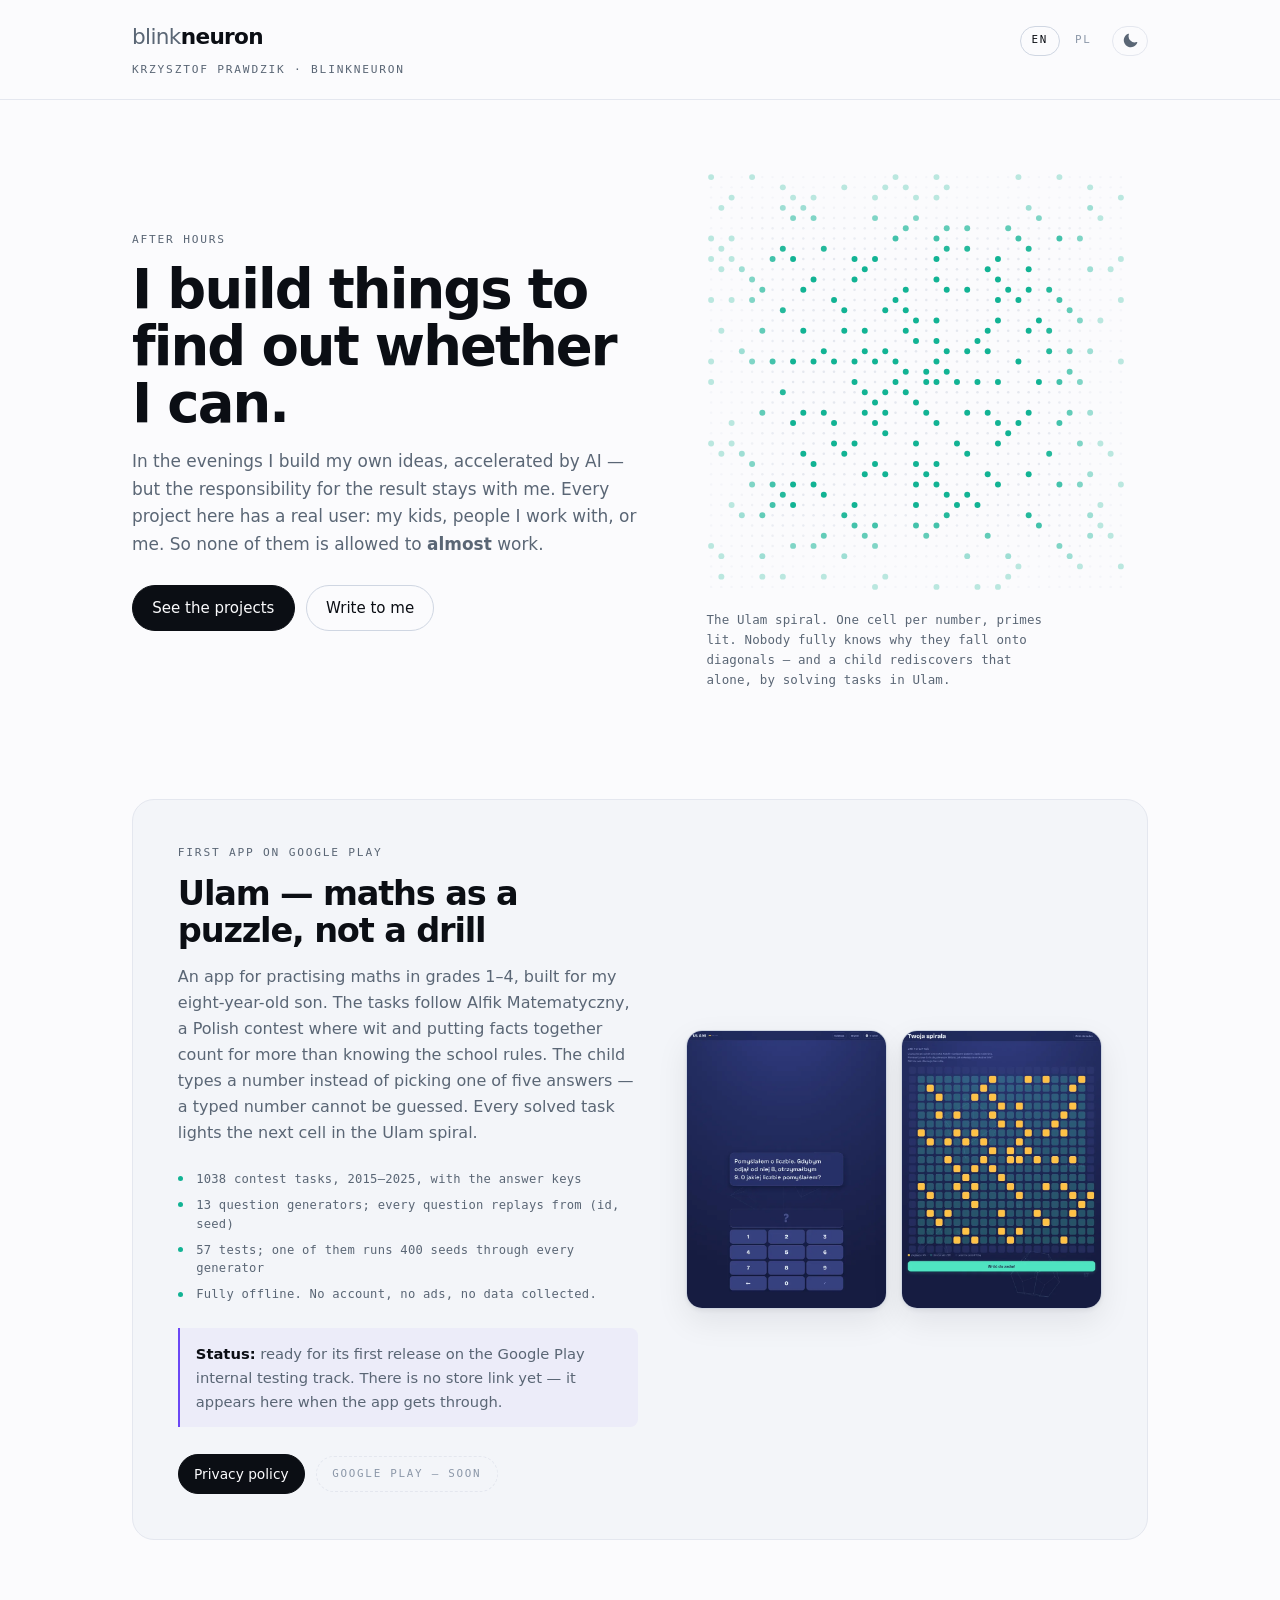
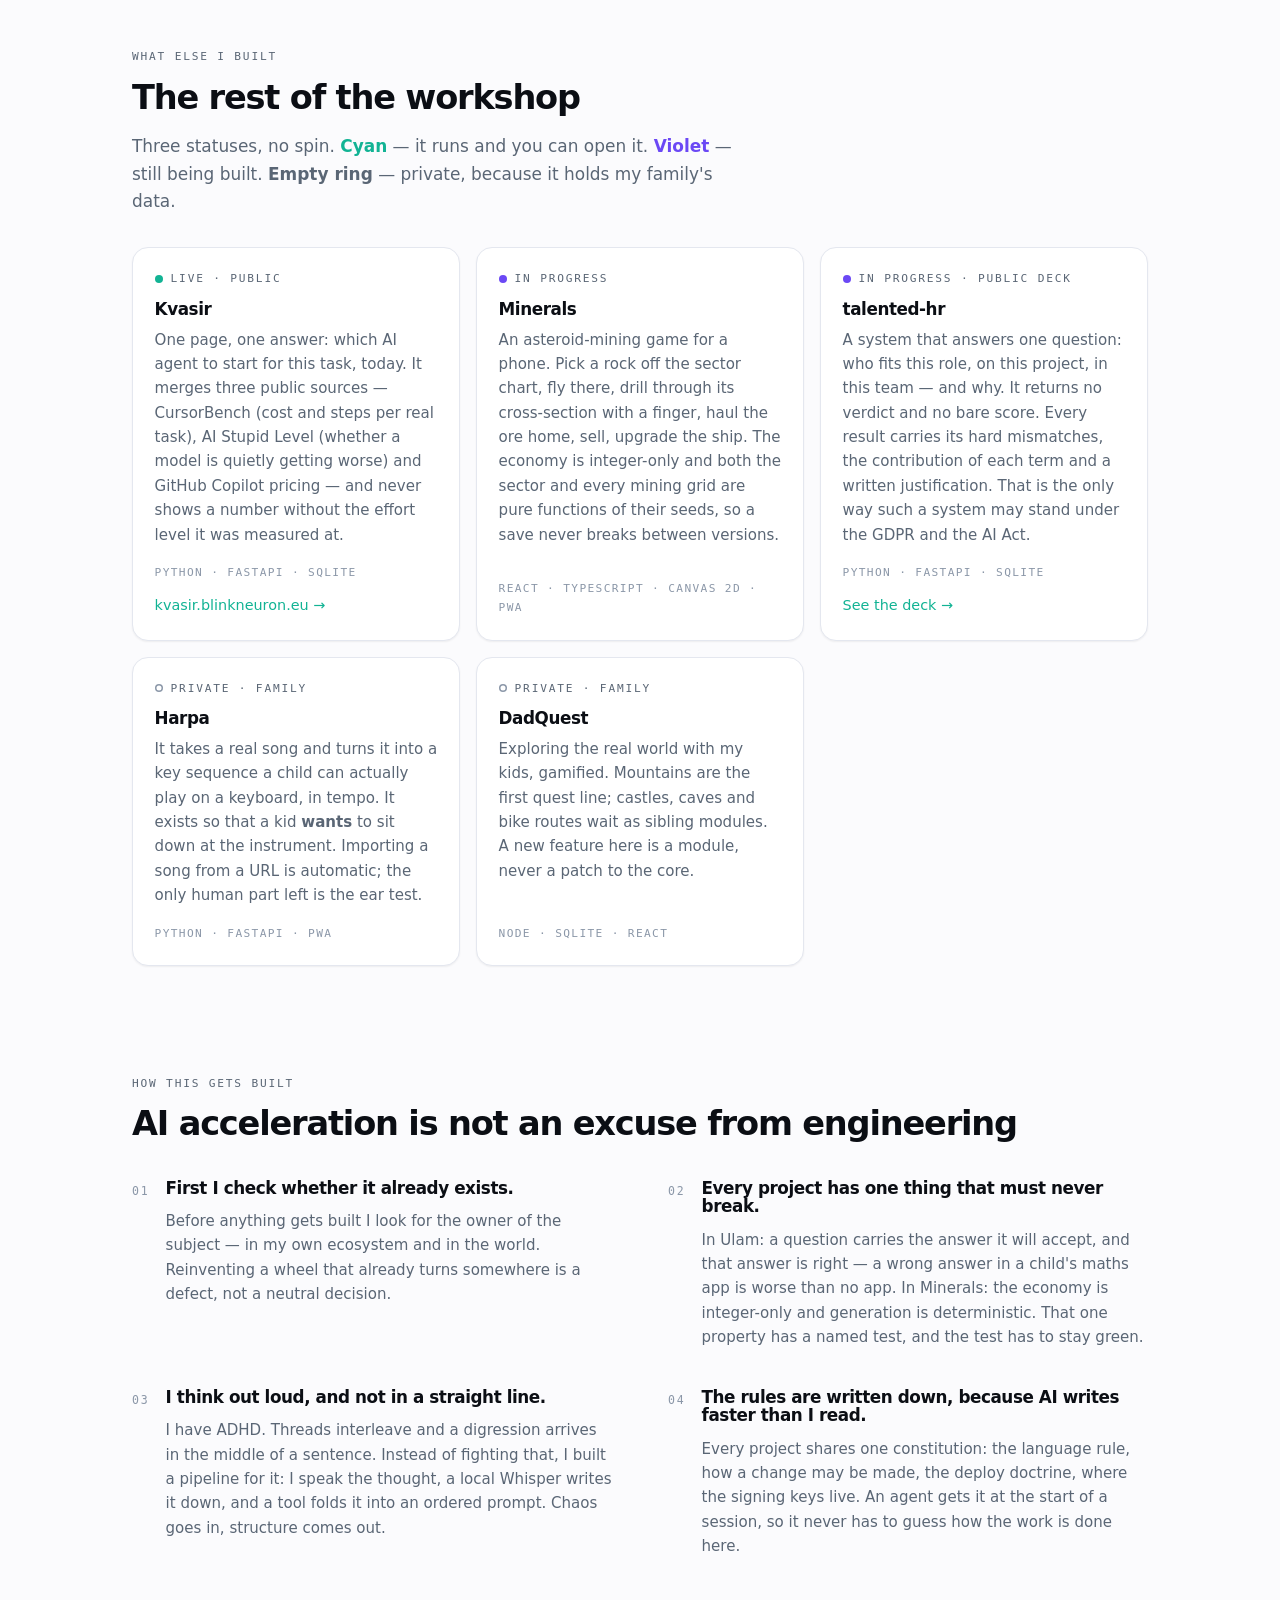
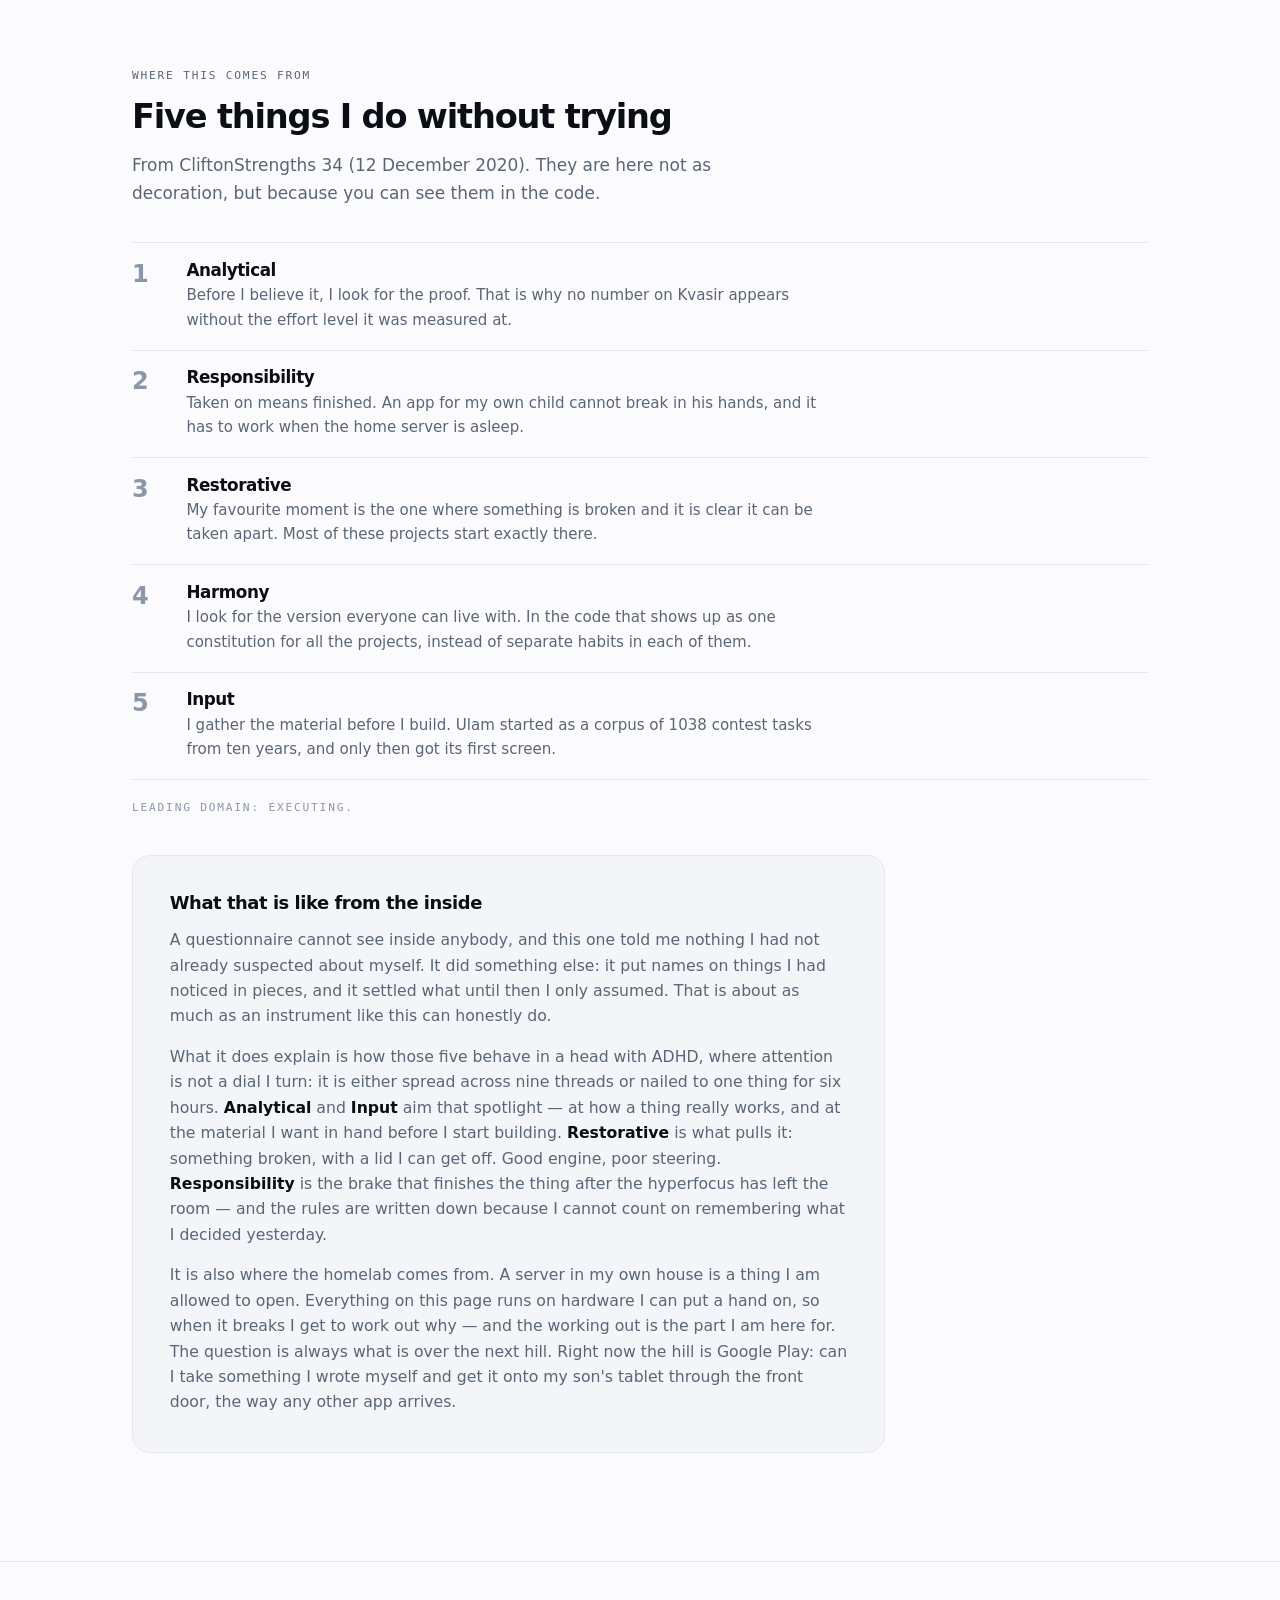
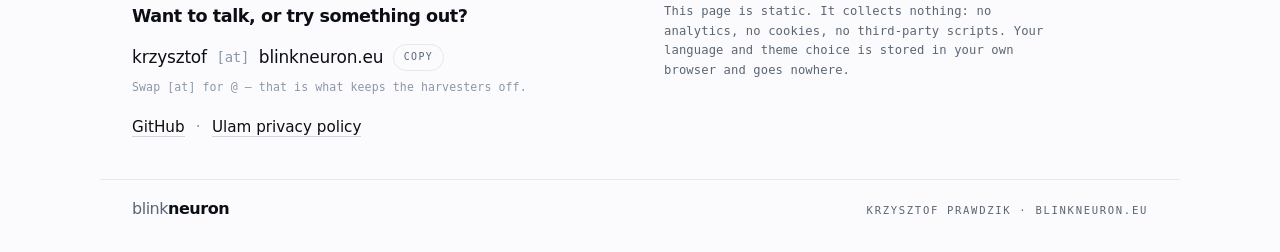
==== commit 21956e1e: "Align the two Ulam screenshots One of the pair was pushed down by two rem. The offset was decoration" ====
--- a/index.html
+++ b/index.html
@@ -98,8 +98,8 @@
       </div>
 
       <div class="shots" aria-hidden="true">
-        <img class="shot back" src="/assets/img/ulam-question.webp" width="640" height="889" alt="" loading="lazy" decoding="async">
-        <img class="shot front" src="/assets/img/ulam-spiral.webp" width="640" height="889" alt="" loading="lazy" decoding="async">
+        <img class="shot" src="/assets/img/ulam-question.webp" width="640" height="889" alt="" loading="lazy" decoding="async">
+        <img class="shot" src="/assets/img/ulam-spiral.webp" width="640" height="889" alt="" loading="lazy" decoding="async">
       </div>
     </article>
   </section>
--- a/assets/style.css
+++ b/assets/style.css
@@ -257,7 +257,6 @@
   border-radius: 16px; border: 1px solid var(--edge-2);
   box-shadow: var(--e2); background: #232c60;
 }
-.shot.front { margin-top: 2rem; }
 
 /* ── project cards ─────────────────────────────────────────────────────── */
 
